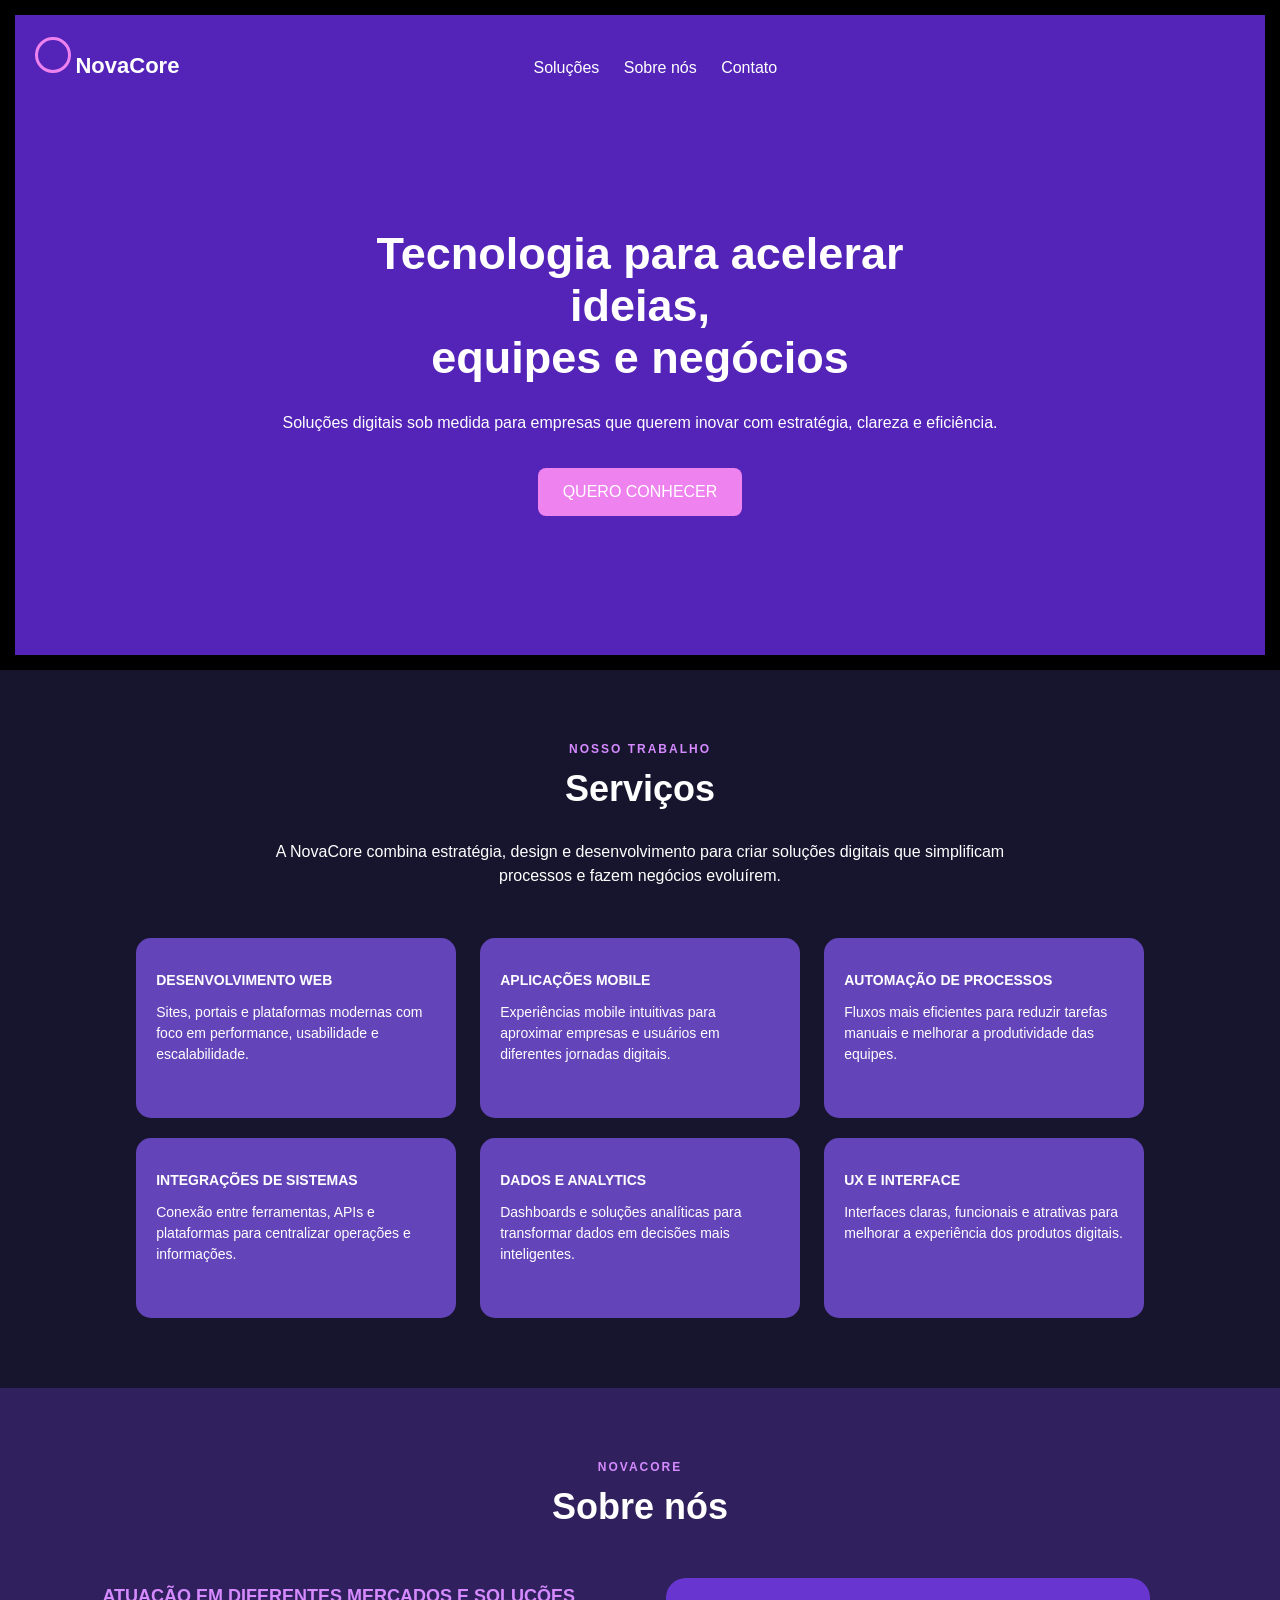
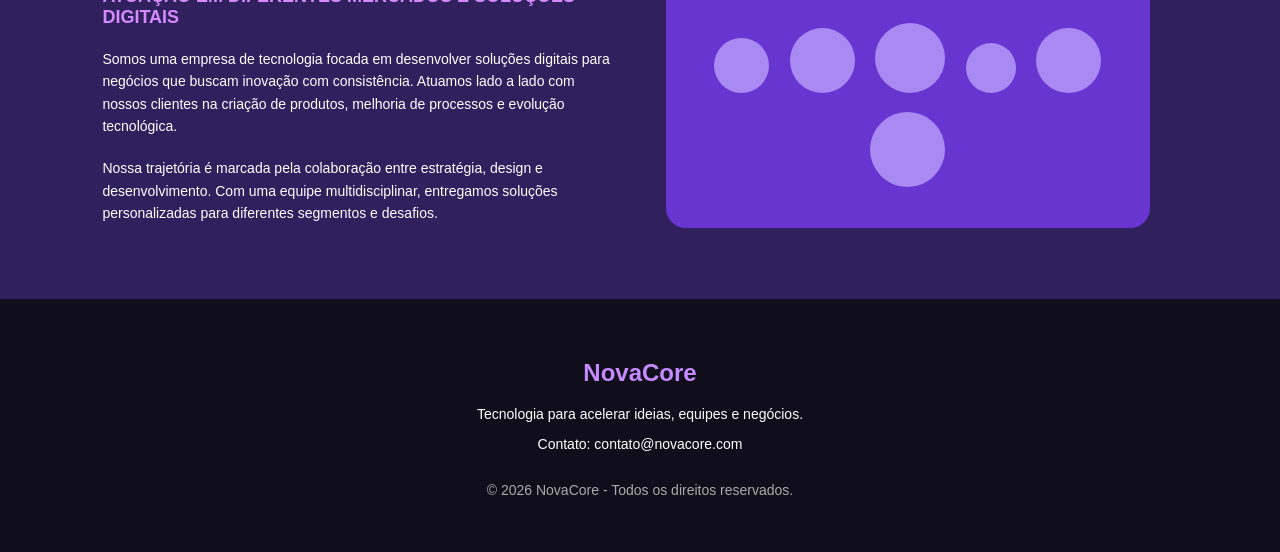
==== index.html @ 99d10486 "Add files via upload" ====
<!DOCTYPE html>
<html lang="pt-br">
<head>
    <meta charset="UTF-8">
    <meta name="viewport" content="width=device-width, initial-scale=1.0">
    <title>NovaCore</title>

    <link rel="stylesheet" href="style.css">
</head>

<body>

    <header>

        <div class="logo">
            <div class="circulo-logo"></div>
            <h2>NovaCore</h2>
        </div>

        <div class="menu">
            <a href="#servicos">Soluções</a>
            <a href="#sobre">Sobre nós</a>
            <a href="#contato">Contato</a>
        </div>

        <div class="principal">
            <h1>
                Tecnologia para acelerar<br>
                ideias,<br>
                equipes e negócios
            </h1>

            <p>
                Soluções digitais sob medida para empresas que querem
                inovar com estratégia, clareza e eficiência.
            </p>

            <a href="#servicos" class="botao">QUERO CONHECER</a>
        </div>

    </header>

    <section class="servicos" id="servicos">

        <p class="subtitulo">NOSSO TRABALHO</p>

        <h2>Serviços</h2>

        <p class="texto-servicos">
            A NovaCore combina estratégia, design e desenvolvimento
            para criar soluções digitais que simplificam processos
            e fazem negócios evoluírem.
        </p>

        <div class="cartoes">

            <div class="cartao">
                <h3>DESENVOLVIMENTO WEB</h3>
                <p>
                    Sites, portais e plataformas modernas com foco
                    em performance, usabilidade e escalabilidade.
                </p>
            </div>

            <div class="cartao">
                <h3>APLICAÇÕES MOBILE</h3>
                <p>
                    Experiências mobile intuitivas para aproximar
                    empresas e usuários em diferentes jornadas digitais.
                </p>
            </div>

            <div class="cartao">
                <h3>AUTOMAÇÃO DE PROCESSOS</h3>
                <p>
                    Fluxos mais eficientes para reduzir tarefas
                    manuais e melhorar a produtividade das equipes.
                </p>
            </div>

            <div class="cartao">
                <h3>INTEGRAÇÕES DE SISTEMAS</h3>
                <p>
                    Conexão entre ferramentas, APIs e plataformas
                    para centralizar operações e informações.
                </p>
            </div>

            <div class="cartao">
                <h3>DADOS E ANALYTICS</h3>
                <p>
                    Dashboards e soluções analíticas para transformar
                    dados em decisões mais inteligentes.
                </p>
            </div>

            <div class="cartao">
                <h3>UX E INTERFACE</h3>
                <p>
                    Interfaces claras, funcionais e atrativas
                    para melhorar a experiência dos produtos digitais.
                </p>
            </div>

        </div>

    </section>

    <section class="sobre" id="sobre">

        <p class="subtitulo">NOVACORE</p>

        <h2>Sobre nós</h2>

        <div class="conteudo-sobre">

            <div class="texto-sobre">

                <h3>
                    ATUAÇÃO EM DIFERENTES MERCADOS E
                    SOLUÇÕES DIGITAIS
                </h3>

                <p>
                    Somos uma empresa de tecnologia focada em desenvolver
                    soluções digitais para negócios que buscam inovação
                    com consistência. Atuamos lado a lado com nossos
                    clientes na criação de produtos, melhoria de
                    processos e evolução tecnológica.
                </p>

                <p>
                    Nossa trajetória é marcada pela colaboração entre
                    estratégia, design e desenvolvimento. Com uma equipe
                    multidisciplinar, entregamos soluções personalizadas
                    para diferentes segmentos e desafios.
                </p>

            </div>

            <div class="imagem-sobre">

                <div class="bolinha bolinha1"></div>
                <div class="bolinha bolinha2"></div>
                <div class="bolinha bolinha3"></div>
                <div class="bolinha bolinha4"></div>
                <div class="bolinha bolinha5"></div>
                <div class="bolinha bolinha6"></div>

            </div>

        </div>

    </section>

    <footer id="contato">

        <h2>NovaCore</h2>

        <p>
            Tecnologia para acelerar ideias, equipes e negócios.
        </p>

        <p>Contato: contato@novacore.com</p>

        <p class="final">
            © 2026 NovaCore - Todos os direitos reservados.
        </p>

    </footer>

</body>
</html>
---- style.css ----
body {
    background-color: black;
    color: white;
    font-family: Arial, sans-serif;
    margin: 0;
}

html {
    scroll-behavior: smooth;
}

section {
    padding: 60px 8%;
}

h2 {
    text-align: center;
}

header {
    background-color: #5424b8;
    height: 600px;
    margin: 15px;
    padding: 20px;
}

.logo {
    display: inline-block;
    width: 40%;
}

.logo h2 {
    display: inline-block;
    font-size: 22px;
}

.circulo-logo {
    display: inline-block;
    width: 30px;
    height: 30px;
    border: 3px solid violet;
    border-radius: 50%;
}

.menu {
    display: inline-block;
}

.menu a {
    color: white;
    text-decoration: none;
    margin: 10px;
}

.principal {
    text-align: center;
    margin-top: 130px;
}

.principal h1 {
    font-size: 45px;
}

.principal p {
    font-size: 16px;
    margin-top: 25px;
}

.botao {
    display: inline-block;
    background-color: violet;
    color: white;
    text-decoration: none;
    padding: 15px 25px;
    margin-top: 20px;
    border-radius: 8px;
}

.servicos {
    background-color: #17152e;
    text-align: center;
}

.subtitulo {
    color: #d58aff;
    font-size: 12px;
    font-weight: bold;
    letter-spacing: 2px;
}

.servicos h2,
.sobre h2 {
    font-size: 36px;
    margin-top: 10px;
}

.texto-servicos {
    max-width: 750px;
    margin: 20px auto 40px;
    line-height: 1.5;
}

.cartoes {
    text-align: center;
}

.cartao {
    display: inline-block;
    background-color: #6445b9;
    width: 26%;
    height: 140px;
    padding: 20px;
    margin: 10px;
    border-radius: 15px;
    text-align: left;
    vertical-align: top;
}

.cartao h3 {
    font-size: 14px;
}

.cartao p {
    font-size: 14px;
    line-height: 1.5;
}

.sobre {
    background-color: #30205d;
    text-align: center;
}

.conteudo-sobre {
    text-align: left;
    margin-top: 40px;
}

.texto-sobre {
    display: inline-block;
    width: 48%;
    vertical-align: middle;
}

.texto-sobre h3 {
    color: #d58aff;
    font-size: 18px;
}

.texto-sobre p {
    font-size: 14px;
    line-height: 1.6;
    margin-top: 20px;
}

.imagem-sobre {
    display: inline-block;
    background-color: #6835d0;
    width: 45%;
    height: 250px;
    margin-left: 4%;
    border-radius: 20px;
    vertical-align: middle;
    text-align: center;
}

.bolinha {
    display: inline-block;
    background-color: #a88af2;
    width: 55px;
    height: 55px;
    border-radius: 50%;
    margin: 45px 8px 0;
}

.bolinha2 {
    width: 65px;
    height: 65px;
}

.bolinha3 {
    width: 70px;
    height: 70px;
}

.bolinha4 {
    width: 50px;
    height: 50px;
    margin-top: 15px;
}

.bolinha5 {
    width: 65px;
    height: 65px;
    margin-top: 15px;
}

.bolinha6 {
    width: 75px;
    height: 75px;
    margin-top: 15px;
}

footer {
    background-color: #100e1b;
    text-align: center;
    padding: 40px 20px;
}

footer h2 {
    color: #c58aff;
}

footer p {
    font-size: 14px;
}

.final {
    margin-top: 30px;
    color: #aaaaaa;
}

@media (max-width: 700px) {

    header {
        height: 600px;
        margin: 8px;
        padding: 15px;
    }

    .logo {
        width: 100%;
    }

    .menu {
        margin-top: 15px;
    }

    .menu a {
        margin: 5px;
        font-size: 12px;
    }

    .principal {
        margin-top: 100px;
    }

    .principal h1 {
        font-size: 32px;
    }

    .principal p {
        font-size: 14px;
    }

    .cartao {
        width: 80%;
        height: auto;
    }

    .texto-sobre {
        width: 100%;
    }

    .imagem-sobre {
        width: 100%;
        margin: 25px 0;
    }

    .bolinha {
        width: 35px;
        height: 35px;
        margin: 45px 4px 0;
    }

    .bolinha2 {
        width: 40px;
        height: 40px;
    }

    .bolinha3 {
        width: 45px;
        height: 45px;
    }

    .bolinha4 {
        width: 35px;
        height: 35px;
        margin-top: 15px;
    }

    .bolinha5 {
        width: 40px;
        height: 40px;
        margin-top: 15px;
    }

    .bolinha6 {
        width: 45px;
        height: 45px;
        margin-top: 15px;
    }

}
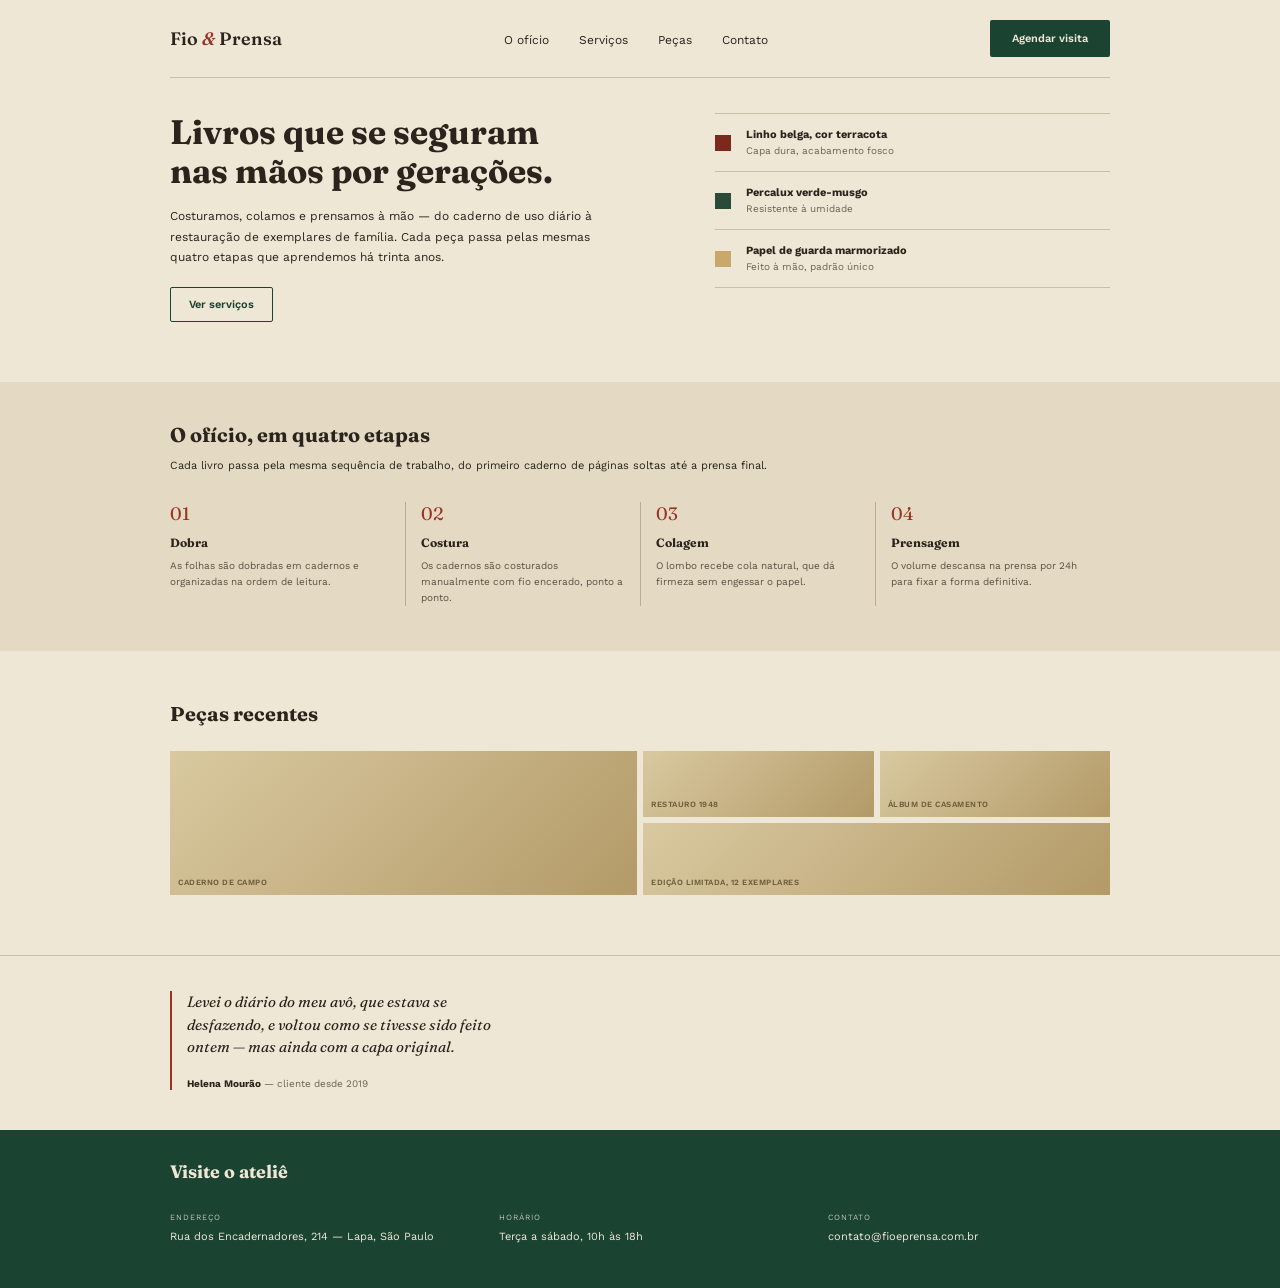
==== commit cdbdf889: "Add files via upload" ====
--- a/index.html
+++ b/index.html
@@ -1,174 +1,145 @@
-
 <!DOCTYPE html>
 <html lang="pt-br">
 <head>
-    <meta charset="UTF-8">
-    <meta name="viewport" content="width=device-width, initial-scale=1.0">
-    <title>NovaCore</title>
+  <meta charset="UTF-8">
+  <meta name="viewport" content="width=device-width, initial-scale=1">
+  <title>Fio & Prensa - Ateliê de encadernação</title>
 
-    <link rel="stylesheet" href="style.css">
+  <!-- fontes do Google -->
+  <link href="https://fonts.googleapis.com/css2?family=Fraunces:wght@500;600&family=Work+Sans:wght@400;500;600&display=swap" rel="stylesheet">
+
+  <!-- meu css -->
+  <link rel="stylesheet" href="style.css">
 </head>
 
 <body>
 
-    <header>
+  <!-- MENU -->
+  <header>
+    <div class="container">
+      <nav class="menu">
+        <div class="logo">Fio <span>&amp;</span> Prensa</div>
+        <ul>
+          <li><a href="#sobre">O ofício</a></li>
+          <li><a href="#">Serviços</a></li>
+          <li><a href="#galeria">Peças</a></li>
+          <li><a href="#contato">Contato</a></li>
+        </ul>
+        <a href="#contato" class="botao-verde">Agendar visita</a>
+      </nav>
+    </div>
+  </header>
 
-        <div class="logo">
-            <div class="circulo-logo"></div>
-            <h2>NovaCore</h2>
+  <!-- HERO -->
+  <section class="hero">
+    <div class="container hero-conteudo">
+      <div class="hero-texto">
+        <h1>Livros que se seguram nas mãos por gerações.</h1>
+        <p>Costuramos, colamos e prensamos à mão — do caderno de uso diário à restauração de exemplares de família. Cada peça passa pelas mesmas quatro etapas que aprendemos há trinta anos.</p>
+        <a href="#" class="botao-borda">Ver serviços</a>
+      </div>
+
+      <div class="hero-lista">
+        <div class="item-material">
+          <div class="quadrado linho"></div>
+          <div>
+            <strong>Linho belga, cor terracota</strong>
+            <small>Capa dura, acabamento fosco</small>
+          </div>
         </div>
+        <div class="item-material">
+          <div class="quadrado percalux"></div>
+          <div>
+            <strong>Percalux verde-musgo</strong>
+            <small>Resistente à umidade</small>
+          </div>
+        </div>
+        <div class="item-material">
+          <div class="quadrado papel"></div>
+          <div>
+            <strong>Papel de guarda marmorizado</strong>
+            <small>Feito à mão, padrão único</small>
+          </div>
+        </div>
+      </div>
+    </div>
+  </section>
 
-        <div class="menu">
-            <a href="#servicos">Soluções</a>
-            <a href="#sobre">Sobre nós</a>
-            <a href="#contato">Contato</a>
+  <!-- SOBRE -->
+  <section class="sobre" id="sobre">
+    <div class="container">
+      <h2>O ofício, em quatro etapas</h2>
+      <p class="sobre-intro">Cada livro passa pela mesma sequência de trabalho, do primeiro caderno de páginas soltas até a prensa final.</p>
+
+      <div class="etapas">
+        <div class="etapa">
+          <div class="numero">01</div>
+          <h3>Dobra</h3>
+          <p>As folhas são dobradas em cadernos e organizadas na ordem de leitura.</p>
         </div>
+        <div class="etapa">
+          <div class="numero">02</div>
+          <h3>Costura</h3>
+          <p>Os cadernos são costurados manualmente com fio encerado, ponto a ponto.</p>
+        </div>
+        <div class="etapa">
+          <div class="numero">03</div>
+          <h3>Colagem</h3>
+          <p>O lombo recebe cola natural, que dá firmeza sem engessar o papel.</p>
+        </div>
+        <div class="etapa">
+          <div class="numero">04</div>
+          <h3>Prensagem</h3>
+          <p>O volume descansa na prensa por 24h para fixar a forma definitiva.</p>
+        </div>
+      </div>
+    </div>
+  </section>
 
-        <div class="principal">
-            <h1>
-                Tecnologia para acelerar<br>
-                ideias,<br>
-                equipes e negócios
-            </h1>
+  <!-- GALERIA -->
+  <section class="galeria" id="galeria">
+    <div class="container">
+      <h2>Peças recentes</h2>
 
-            <p>
-                Soluções digitais sob medida para empresas que querem
-                inovar com estratégia, clareza e eficiência.
-            </p>
+      <div class="grid-galeria">
+        <div class="foto foto1">Caderno de campo</div>
+        <div class="foto foto2">Restauro 1948</div>
+        <div class="foto foto3">Álbum de casamento</div>
+        <div class="foto foto4">Edição limitada, 12 exemplares</div>
+      </div>
+    </div>
+  </section>
 
-            <a href="#servicos" class="botao">QUERO CONHECER</a>
+  <!-- DEPOIMENTO -->
+  <section class="depoimento">
+    <div class="container">
+      <div class="citacao">
+        <p>Levei o diário do meu avô, que estava se desfazendo, e voltou como se tivesse sido feito ontem — mas ainda com a capa original.</p>
+        <span><strong>Helena Mourão</strong> — cliente desde 2019</span>
+      </div>
+    </div>
+  </section>
+
+  <!-- FOOTER -->
+  <footer id="contato">
+    <div class="container">
+      <h2>Visite o ateliê</h2>
+      <div class="info-footer">
+        <div>
+          <small>Endereço</small>
+          <p>Rua dos Encadernadores, 214 — Lapa, São Paulo</p>
         </div>
-
-    </header>
-
-    <section class="servicos" id="servicos">
-
-        <p class="subtitulo">NOSSO TRABALHO</p>
-
-        <h2>Serviços</h2>
-
-        <p class="texto-servicos">
-            A NovaCore combina estratégia, design e desenvolvimento
-            para criar soluções digitais que simplificam processos
-            e fazem negócios evoluírem.
-        </p>
-
-        <div class="cartoes">
-
-            <div class="cartao">
-                <h3>DESENVOLVIMENTO WEB</h3>
-                <p>
-                    Sites, portais e plataformas modernas com foco
-                    em performance, usabilidade e escalabilidade.
-                </p>
-            </div>
-
-            <div class="cartao">
-                <h3>APLICAÇÕES MOBILE</h3>
-                <p>
-                    Experiências mobile intuitivas para aproximar
-                    empresas e usuários em diferentes jornadas digitais.
-                </p>
-            </div>
-
-            <div class="cartao">
-                <h3>AUTOMAÇÃO DE PROCESSOS</h3>
-                <p>
-                    Fluxos mais eficientes para reduzir tarefas
-                    manuais e melhorar a produtividade das equipes.
-                </p>
-            </div>
-
-            <div class="cartao">
-                <h3>INTEGRAÇÕES DE SISTEMAS</h3>
-                <p>
-                    Conexão entre ferramentas, APIs e plataformas
-                    para centralizar operações e informações.
-                </p>
-            </div>
-
-            <div class="cartao">
-                <h3>DADOS E ANALYTICS</h3>
-                <p>
-                    Dashboards e soluções analíticas para transformar
-                    dados em decisões mais inteligentes.
-                </p>
-            </div>
-
-            <div class="cartao">
-                <h3>UX E INTERFACE</h3>
-                <p>
-                    Interfaces claras, funcionais e atrativas
-                    para melhorar a experiência dos produtos digitais.
-                </p>
-            </div>
-
+        <div>
+          <small>Horário</small>
+          <p>Terça a sábado, 10h às 18h</p>
         </div>
-
-    </section>
-
-    <section class="sobre" id="sobre">
-
-        <p class="subtitulo">NOVACORE</p>
-
-        <h2>Sobre nós</h2>
-
-        <div class="conteudo-sobre">
-
-            <div class="texto-sobre">
-
-                <h3>
-                    ATUAÇÃO EM DIFERENTES MERCADOS E
-                    SOLUÇÕES DIGITAIS
-                </h3>
-
-                <p>
-                    Somos uma empresa de tecnologia focada em desenvolver
-                    soluções digitais para negócios que buscam inovação
-                    com consistência. Atuamos lado a lado com nossos
-                    clientes na criação de produtos, melhoria de
-                    processos e evolução tecnológica.
-                </p>
-
-                <p>
-                    Nossa trajetória é marcada pela colaboração entre
-                    estratégia, design e desenvolvimento. Com uma equipe
-                    multidisciplinar, entregamos soluções personalizadas
-                    para diferentes segmentos e desafios.
-                </p>
-
-            </div>
-
-            <div class="imagem-sobre">
-
-                <div class="bolinha bolinha1"></div>
-                <div class="bolinha bolinha2"></div>
-                <div class="bolinha bolinha3"></div>
-                <div class="bolinha bolinha4"></div>
-                <div class="bolinha bolinha5"></div>
-                <div class="bolinha bolinha6"></div>
-
-            </div>
-
+        <div>
+          <small>Contato</small>
+          <p>contato@fioeprensa.com.br</p>
         </div>
-
-    </section>
-
-    <footer id="contato">
-
-        <h2>NovaCore</h2>
-
-        <p>
-            Tecnologia para acelerar ideias, equipes e negócios.
-        </p>
-
-        <p>Contato: contato@novacore.com</p>
-
-        <p class="final">
-            © 2026 NovaCore - Todos os direitos reservados.
-        </p>
-
-    </footer>
+      </div>
+    </div>
+  </footer>
 
 </body>
-</html>
+</html>
--- a/style.css
+++ b/style.css
@@ -1,304 +1,362 @@
+/* cores do projeto */
+:root {
+  --verde: #1B4332;
+  --offwhite: #EFE7D6;
+  --preto: #2A241C;
+  --vermelho: #9A3324;
+  --dourado: #A9895F;
+}
+
+* {
+  margin: 0;
+  padding: 0;
+  box-sizing: border-box;
+}
 
 body {
-    background-color: black;
-    color: white;
-    font-family: Arial, sans-serif;
-    margin: 0;
-}
-
-html {
-    scroll-behavior: smooth;
-}
-
-section {
-    padding: 60px 8%;
-}
-
-h2 {
-    text-align: center;
-}
-
+  font-family: 'Work Sans', sans-serif;
+  background-color: #EFE7D6;
+  color: #2A241C;
+  font-size: 14px;
+}
+
+h1, h2, h3 {
+  font-family: 'Fraunces', serif;
+}
+
+/* container pra centralizar o conteudo */
+.container {
+  width: 90%;
+  max-width: 940px;
+  margin: 0 auto;
+}
+
+/* ---------- MENU ---------- */
 header {
-    background-color: #5424b8;
-    height: 600px;
-    margin: 15px;
-    padding: 20px;
+  padding: 20px 0 0 0;
+}
+
+.menu {
+  display: flex;
+  justify-content: space-between;
+  align-items: center;
+  padding-bottom: 20px;
+  border-bottom: 1px solid #c9bfa8;
 }
 
 .logo {
-    display: inline-block;
-    width: 40%;
-}
-
-.logo h2 {
-    display: inline-block;
-    font-size: 22px;
-}
-
-.circulo-logo {
-    display: inline-block;
-    width: 30px;
-    height: 30px;
-    border: 3px solid violet;
-    border-radius: 50%;
-}
-
-.menu {
-    display: inline-block;
-}
-
-.menu a {
-    color: white;
-    text-decoration: none;
-    margin: 10px;
-}
-
-.principal {
-    text-align: center;
-    margin-top: 130px;
-}
-
-.principal h1 {
-    font-size: 45px;
-}
-
-.principal p {
-    font-size: 16px;
-    margin-top: 25px;
-}
-
-.botao {
-    display: inline-block;
-    background-color: violet;
-    color: white;
-    text-decoration: none;
-    padding: 15px 25px;
-    margin-top: 20px;
-    border-radius: 8px;
-}
-
-.servicos {
-    background-color: #17152e;
-    text-align: center;
-}
-
-.subtitulo {
-    color: #d58aff;
-    font-size: 12px;
-    font-weight: bold;
-    letter-spacing: 2px;
-}
-
-.servicos h2,
+  font-family: 'Fraunces', serif;
+  font-size: 18px;
+  font-weight: 600;
+}
+
+.logo span {
+  color: #9A3324;
+  font-style: italic;
+}
+
+.menu ul {
+  display: flex;
+  list-style: none;
+  gap: 30px;
+}
+
+.menu ul li a {
+  text-decoration: none;
+  color: #2A241C;
+  font-size: 12px;
+}
+
+.menu ul li a:hover {
+  color: #9A3324;
+}
+
+.botao-verde {
+  background-color: #1B4332;
+  color: #EFE7D6;
+  padding: 12px 22px;
+  font-size: 11px;
+  font-weight: 600;
+  text-decoration: none;
+  border-radius: 2px;
+}
+
+/* ---------- HERO ---------- */
+.hero {
+  padding: 35px 0 60px 0;
+}
+
+.hero-conteudo {
+  display: flex;
+  justify-content: space-between;
+  gap: 40px;
+}
+
+.hero-texto {
+  width: 45%;
+}
+
+.hero-texto h1 {
+  font-size: 34px;
+  line-height: 1.15;
+  margin-bottom: 15px;
+}
+
+.hero-texto p {
+  font-size: 12px;
+  line-height: 1.7;
+  margin-bottom: 20px;
+}
+
+.botao-borda {
+  display: inline-block;
+  border: 1px solid #1B4332;
+  color: #1B4332;
+  padding: 10px 18px;
+  font-size: 11px;
+  font-weight: 600;
+  text-decoration: none;
+  border-radius: 2px;
+}
+
+.hero-lista {
+  width: 42%;
+  margin-top: 0;
+  border-top: 1px solid #c9bfa8;
+}
+
+.item-material {
+  display: flex;
+  align-items: center;
+  gap: 15px;
+  padding: 14px 0;
+  border-bottom: 1px solid #c9bfa8;
+}
+
+.quadrado {
+  width: 16px;
+  height: 16px;
+}
+
+/* cada quadradinho tem uma cor */
+.linho {
+  background-color: #7a2a1c;
+}
+
+.percalux {
+  background-color: #2a4a3a;
+}
+
+.papel {
+  background-color: #c9a96b;
+}
+
+.item-material strong {
+  display: block;
+  font-size: 11px;
+}
+
+.item-material small {
+  font-size: 10px;
+  color: #6b6254;
+}
+
+/* ---------- SOBRE ---------- */
+.sobre {
+  background-color: #E4DAC3;
+  padding: 40px 0 45px 0;
+}
+
 .sobre h2 {
-    font-size: 36px;
-    margin-top: 10px;
-}
-
-.texto-servicos {
-    max-width: 750px;
-    margin: 20px auto 40px;
-    line-height: 1.5;
-}
-
-.cartoes {
-    text-align: center;
-}
-
-.cartao {
-    display: inline-block;
-    background-color: #6445b9;
-    width: 26%;
-    height: 140px;
-    padding: 20px;
-    margin: 10px;
-    border-radius: 15px;
-    text-align: left;
-    vertical-align: top;
-}
-
-.cartao h3 {
-    font-size: 14px;
-}
-
-.cartao p {
-    font-size: 14px;
-    line-height: 1.5;
-}
-
-.sobre {
-    background-color: #30205d;
-    text-align: center;
-}
-
-.conteudo-sobre {
-    text-align: left;
-    margin-top: 40px;
-}
-
-.texto-sobre {
-    display: inline-block;
-    width: 48%;
-    vertical-align: middle;
-}
-
-.texto-sobre h3 {
-    color: #d58aff;
-    font-size: 18px;
-}
-
-.texto-sobre p {
-    font-size: 14px;
-    line-height: 1.6;
-    margin-top: 20px;
-}
-
-.imagem-sobre {
-    display: inline-block;
-    background-color: #6835d0;
-    width: 45%;
-    height: 250px;
-    margin-left: 4%;
-    border-radius: 20px;
-    vertical-align: middle;
-    text-align: center;
-}
-
-.bolinha {
-    display: inline-block;
-    background-color: #a88af2;
-    width: 55px;
-    height: 55px;
-    border-radius: 50%;
-    margin: 45px 8px 0;
-}
-
-.bolinha2 {
-    width: 65px;
-    height: 65px;
-}
-
-.bolinha3 {
-    width: 70px;
-    height: 70px;
-}
-
-.bolinha4 {
-    width: 50px;
-    height: 50px;
-    margin-top: 15px;
-}
-
-.bolinha5 {
-    width: 65px;
-    height: 65px;
-    margin-top: 15px;
-}
-
-.bolinha6 {
-    width: 75px;
-    height: 75px;
-    margin-top: 15px;
-}
-
+  font-size: 20px;
+  margin-bottom: 12px;
+}
+
+.sobre-intro {
+  font-size: 11px;
+  margin-bottom: 30px;
+}
+
+.etapas {
+  display: grid;
+  grid-template-columns: repeat(4, 1fr);
+}
+
+.etapa {
+  border-left: 1px solid #b9ad92;
+  padding: 0 15px;
+}
+
+/* a primeira nao tem borda */
+.etapa:first-child {
+  border-left: none;
+  padding-left: 0;
+}
+
+.numero {
+  font-family: 'Fraunces', serif;
+  font-size: 18px;
+  color: #9A3324;
+  margin-bottom: 10px;
+}
+
+.etapa h3 {
+  font-size: 12px;
+  margin-bottom: 8px;
+}
+
+.etapa p {
+  font-size: 10px;
+  line-height: 1.6;
+  color: #5a5144;
+}
+
+/* ---------- GALERIA ---------- */
+.galeria {
+  padding: 50px 0 60px 0;
+}
+
+.galeria h2 {
+  font-size: 20px;
+  margin-bottom: 25px;
+}
+
+.grid-galeria {
+  display: grid;
+  grid-template-columns: repeat(4, 1fr);
+  grid-template-rows: 66px 72px;
+  gap: 6px;
+}
+
+.foto {
+  background: linear-gradient(135deg, #d9c9a0, #b39a68);
+  display: flex;
+  align-items: flex-end;
+  padding: 8px;
+  font-size: 8px;
+  font-weight: 600;
+  letter-spacing: 0.5px;
+  text-transform: uppercase;
+  color: #6b5a3a;
+}
+
+.foto1 {
+  grid-column: 1 / 3;
+  grid-row: 1 / 3;
+}
+
+.foto2 {
+  grid-column: 3 / 4;
+  grid-row: 1 / 2;
+}
+
+.foto3 {
+  grid-column: 4 / 5;
+  grid-row: 1 / 2;
+}
+
+.foto4 {
+  grid-column: 3 / 5;
+  grid-row: 2 / 3;
+}
+
+/* ---------- DEPOIMENTO ---------- */
+.depoimento {
+  border-top: 1px solid #c9bfa8;
+  padding: 35px 0 40px 0;
+}
+
+.citacao {
+  border-left: 2px solid #9A3324;
+  padding-left: 15px;
+  max-width: 340px;
+}
+
+.citacao p {
+  font-family: 'Fraunces', serif;
+  font-style: italic;
+  font-size: 15px;
+  line-height: 1.5;
+  margin-bottom: 15px;
+}
+
+.citacao span {
+  font-size: 10px;
+  color: #6b6254;
+}
+
+.citacao strong {
+  color: #2A241C;
+}
+
+/* ---------- FOOTER ---------- */
 footer {
-    background-color: #100e1b;
-    text-align: center;
-    padding: 40px 20px;
+  background-color: #1B4332;
+  color: #EFE7D6;
+  padding: 30px 0 45px 0;
 }
 
 footer h2 {
-    color: #c58aff;
-}
-
-footer p {
-    font-size: 14px;
-}
-
-.final {
-    margin-top: 30px;
-    color: #aaaaaa;
-}
-
+  font-size: 18px;
+  margin-bottom: 30px;
+}
+
+.info-footer {
+  display: flex;
+  justify-content: space-between;
+}
+
+.info-footer div {
+  width: 30%;
+}
+
+.info-footer small {
+  display: block;
+  font-size: 8px;
+  letter-spacing: 1px;
+  text-transform: uppercase;
+  color: #b9c4b5;
+  margin-bottom: 8px;
+}
+
+.info-footer p {
+  font-size: 11px;
+}
+
+/* ---------- CELULAR ---------- */
 @media (max-width: 700px) {
-
-    header {
-        height: 600px;
-        margin: 8px;
-        padding: 15px;
-    }
-
-    .logo {
-        width: 100%;
-    }
-
-    .menu {
-        margin-top: 15px;
-    }
-
-    .menu a {
-        margin: 5px;
-        font-size: 12px;
-    }
-
-    .principal {
-        margin-top: 100px;
-    }
-
-    .principal h1 {
-        font-size: 32px;
-    }
-
-    .principal p {
-        font-size: 14px;
-    }
-
-    .cartao {
-        width: 80%;
-        height: auto;
-    }
-
-    .texto-sobre {
-        width: 100%;
-    }
-
-    .imagem-sobre {
-        width: 100%;
-        margin: 25px 0;
-    }
-
-    .bolinha {
-        width: 35px;
-        height: 35px;
-        margin: 45px 4px 0;
-    }
-
-    .bolinha2 {
-        width: 40px;
-        height: 40px;
-    }
-
-    .bolinha3 {
-        width: 45px;
-        height: 45px;
-    }
-
-    .bolinha4 {
-        width: 35px;
-        height: 35px;
-        margin-top: 15px;
-    }
-
-    .bolinha5 {
-        width: 40px;
-        height: 40px;
-        margin-top: 15px;
-    }
-
-    .bolinha6 {
-        width: 45px;
-        height: 45px;
-        margin-top: 15px;
-    }
-
-}
+  .menu ul {
+    display: none;
+  }
+
+  .hero-conteudo {
+    flex-direction: column;
+  }
+
+  .hero-texto, .hero-lista {
+    width: 100%;
+  }
+
+  .etapas {
+    grid-template-columns: 1fr 1fr;
+    gap: 25px;
+  }
+
+  .etapa:nth-child(3) {
+    border-left: none;
+    padding-left: 0;
+  }
+
+  .grid-galeria {
+    grid-template-rows: 90px 90px;
+  }
+
+  .info-footer {
+    flex-direction: column;
+    gap: 20px;
+  }
+
+  .info-footer div {
+    width: 100%;
+  }
+}
